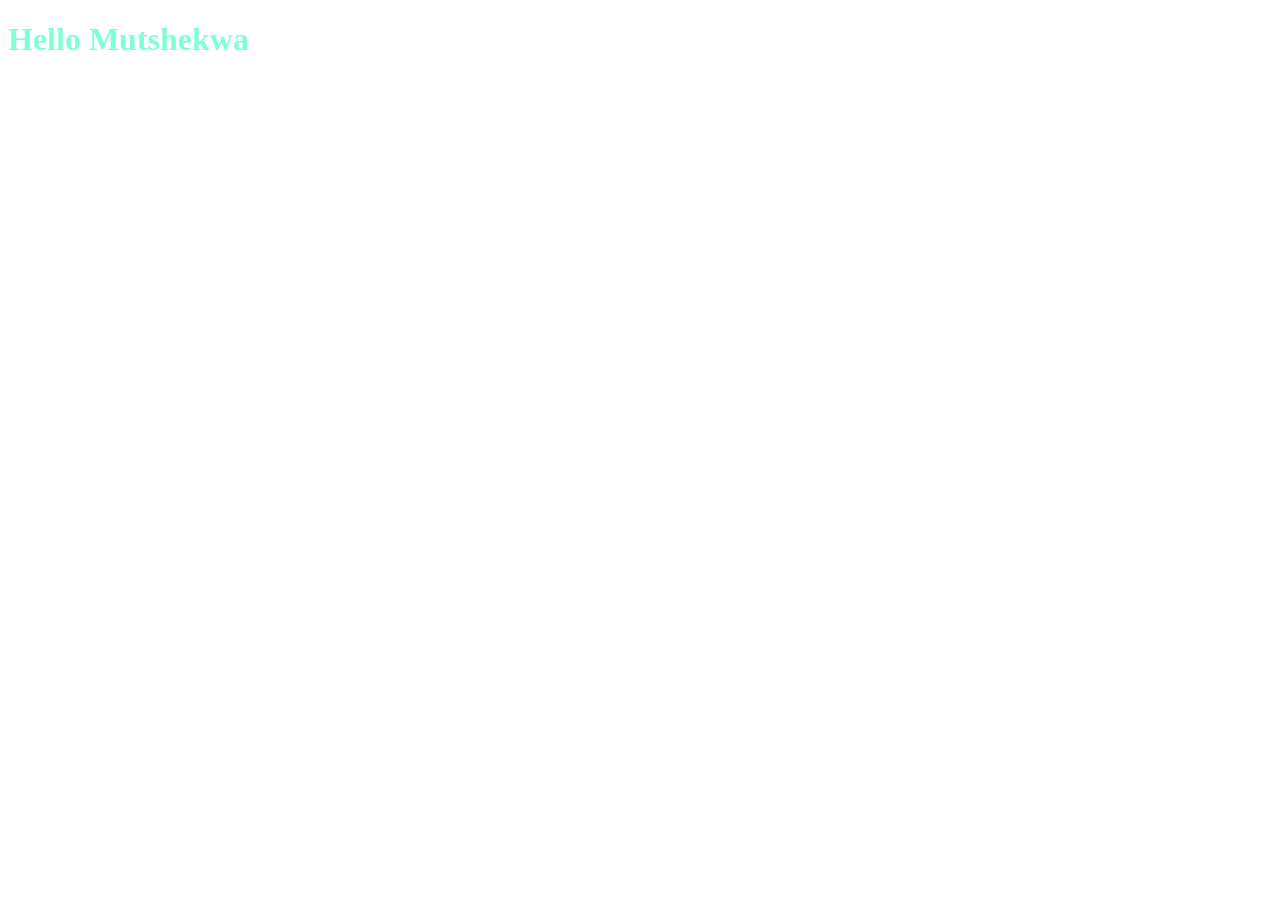
==== index.html @ 1e7e5f7d "created html index" ====
<!DOCTYPE html>
<html lang="en">
<head>
    <meta charset="UTF-8">
    <meta name="viewport" content="width=device-width, initial-scale=1.0">
    <title>Document</title>
</head>
<style>
    body{
        color: aquamarine;
    }
</style>
<body>
    <h1>Hello Mutshekwa</h1>
</body>
</html>
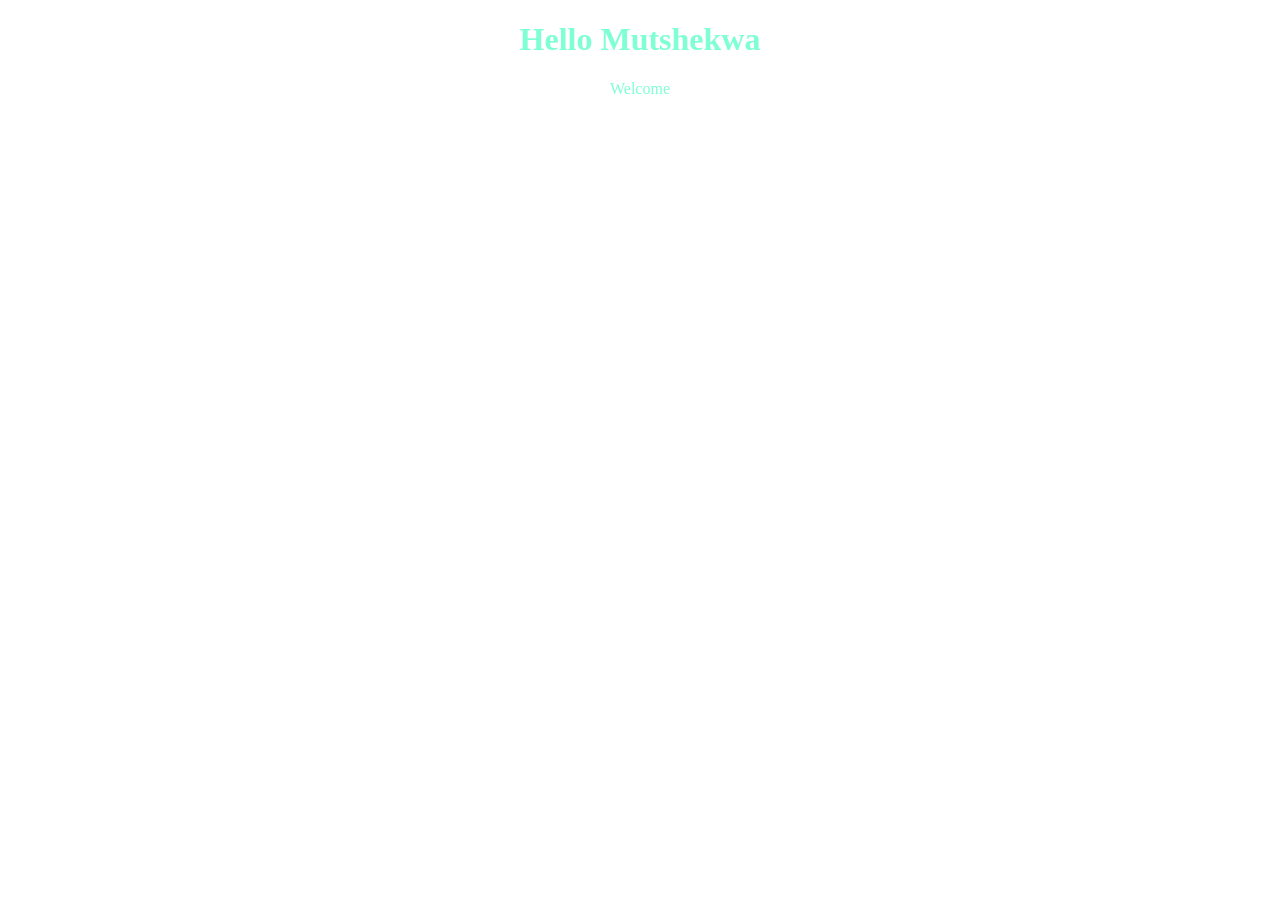
==== commit 67ed410f: "change" ====
--- a/index.html
+++ b/index.html
@@ -8,9 +8,11 @@
 <style>
     body{
         color: aquamarine;
+        text-align: center;
     }
 </style>
 <body>
     <h1>Hello Mutshekwa</h1>
+    <p>Welcome</p>
 </body>
 </html>
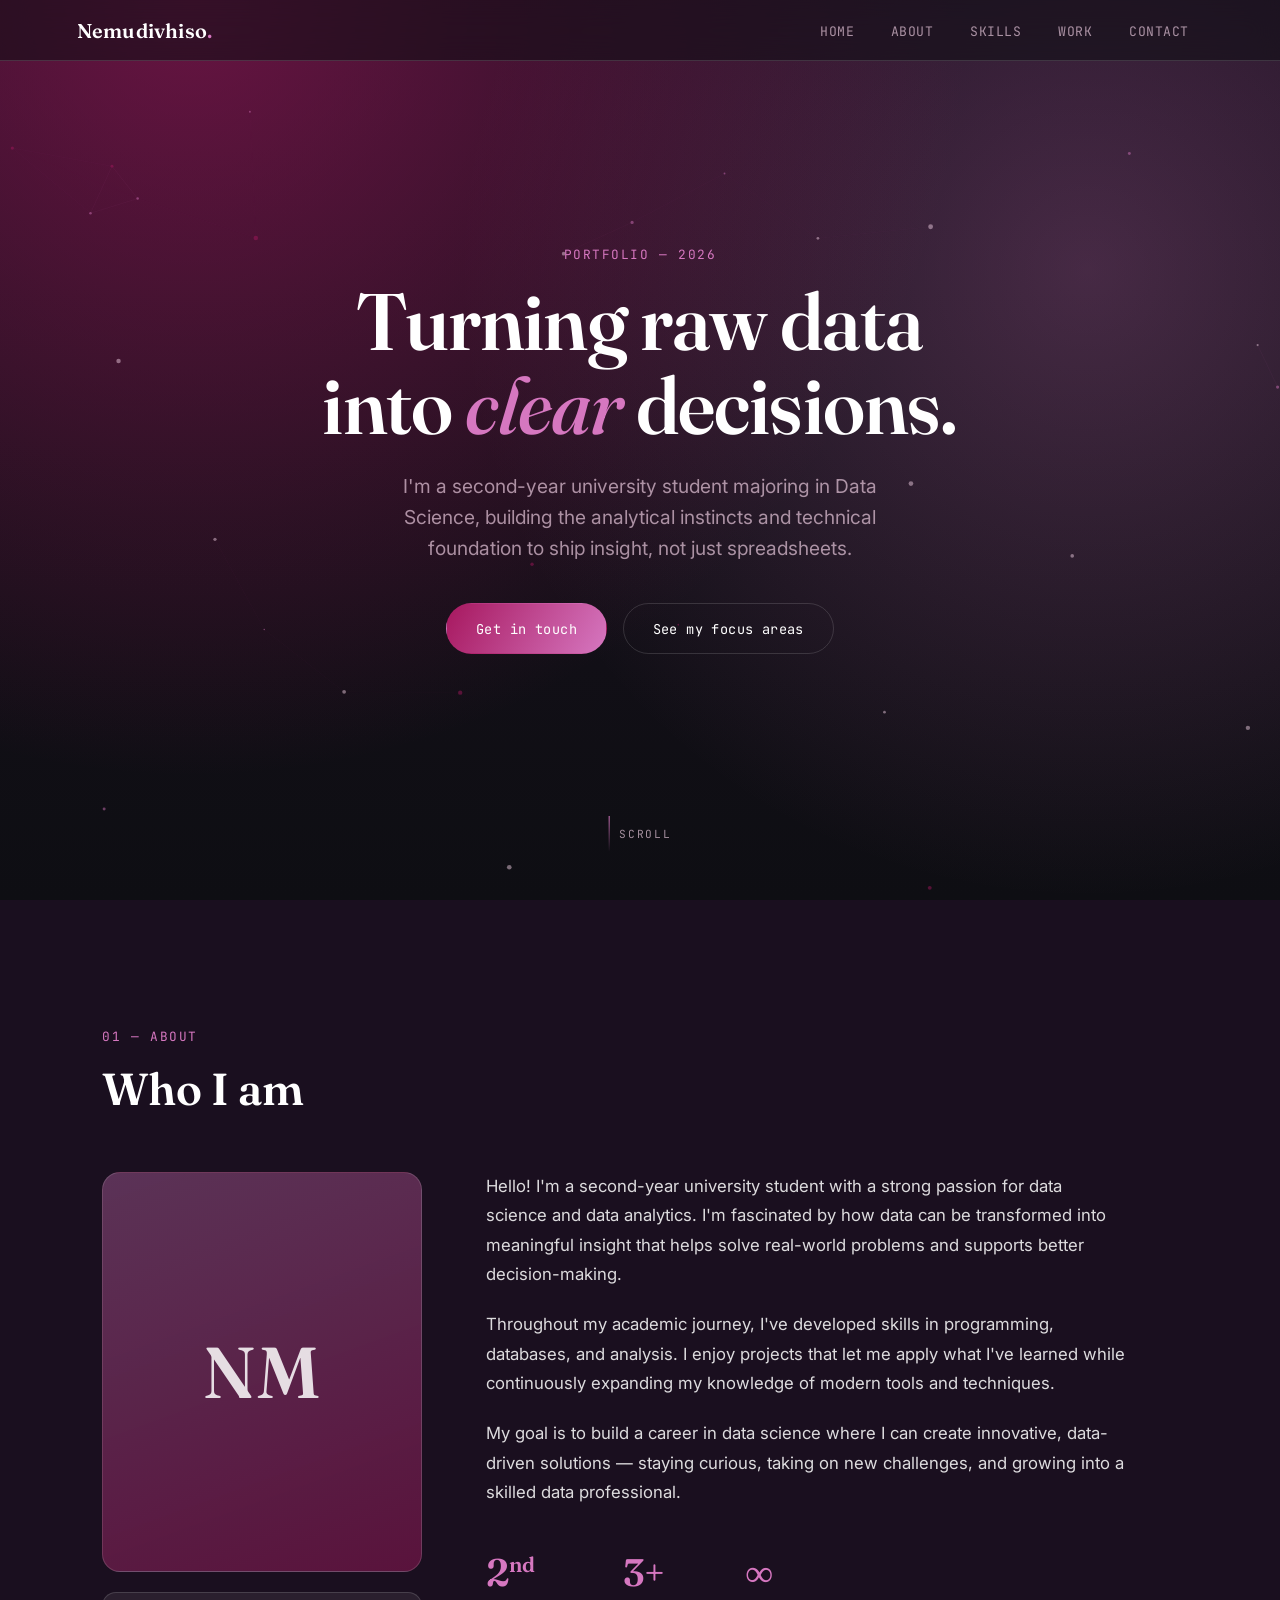
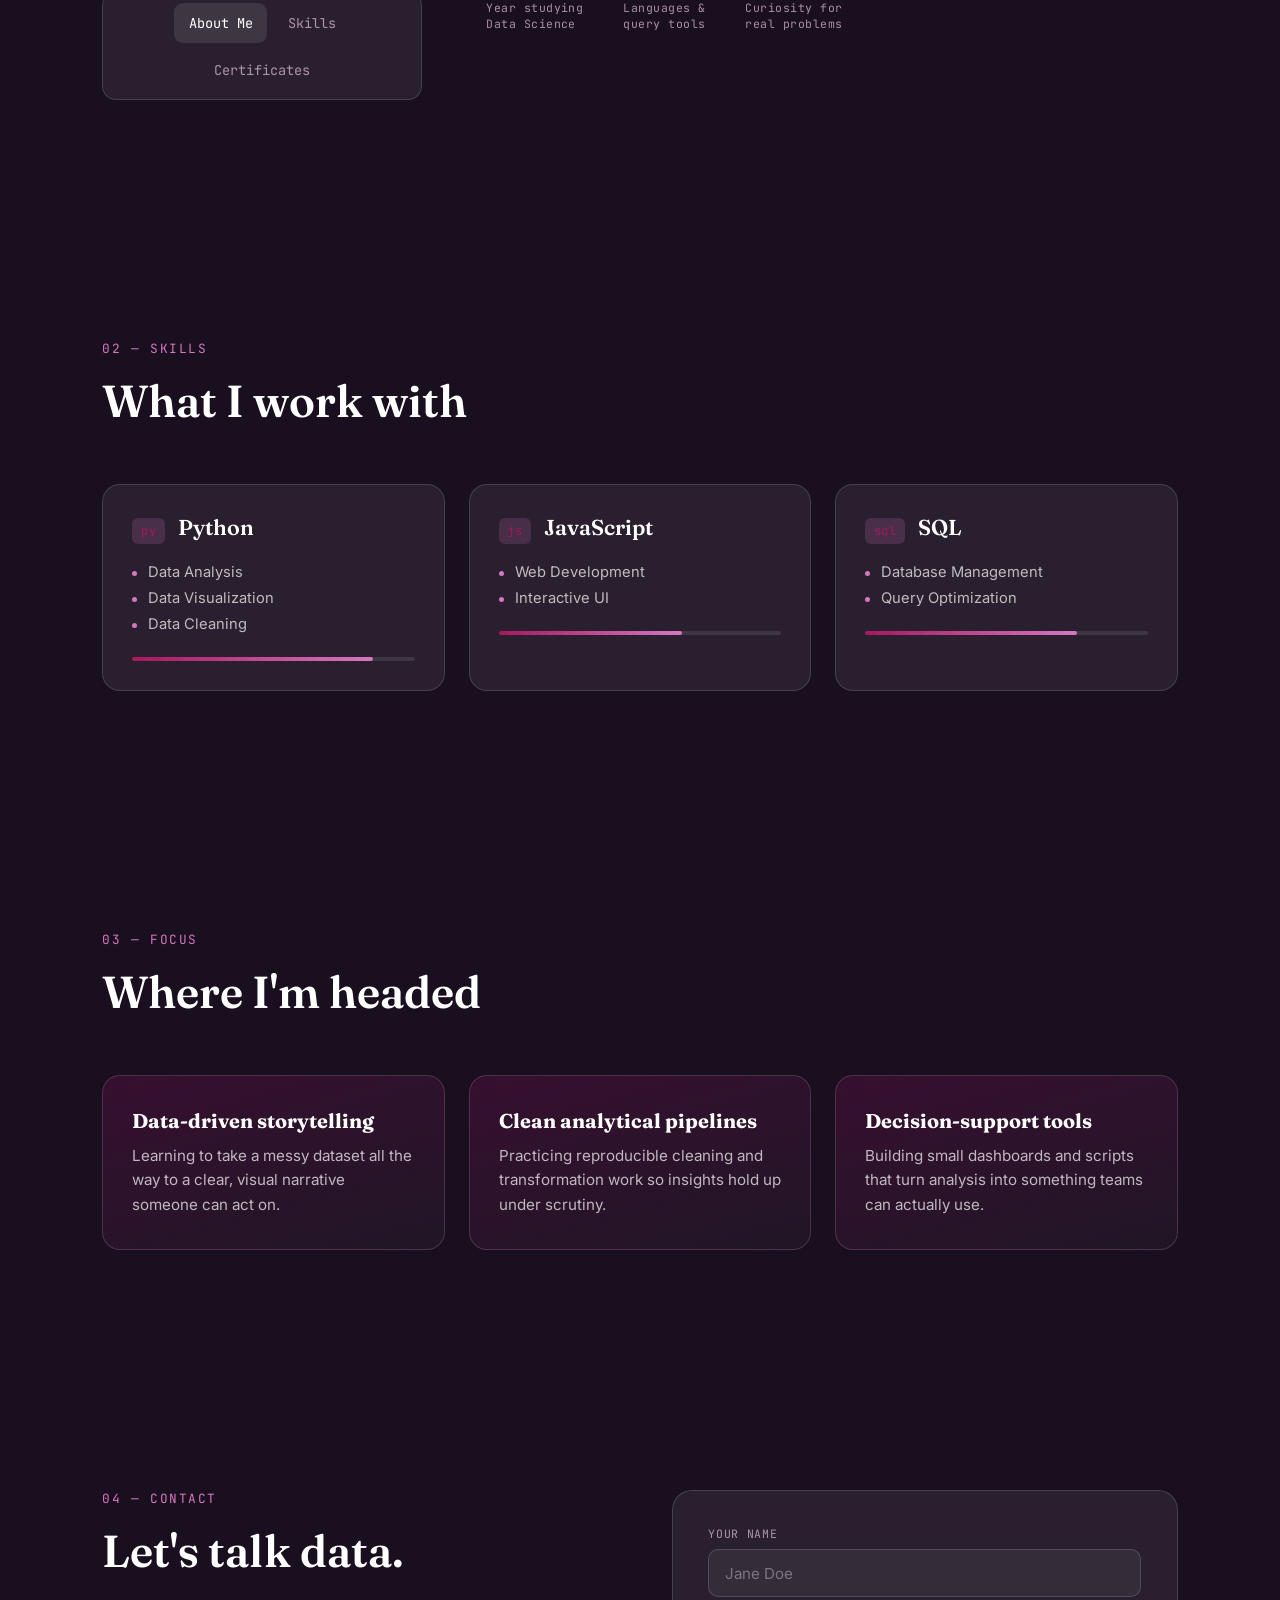
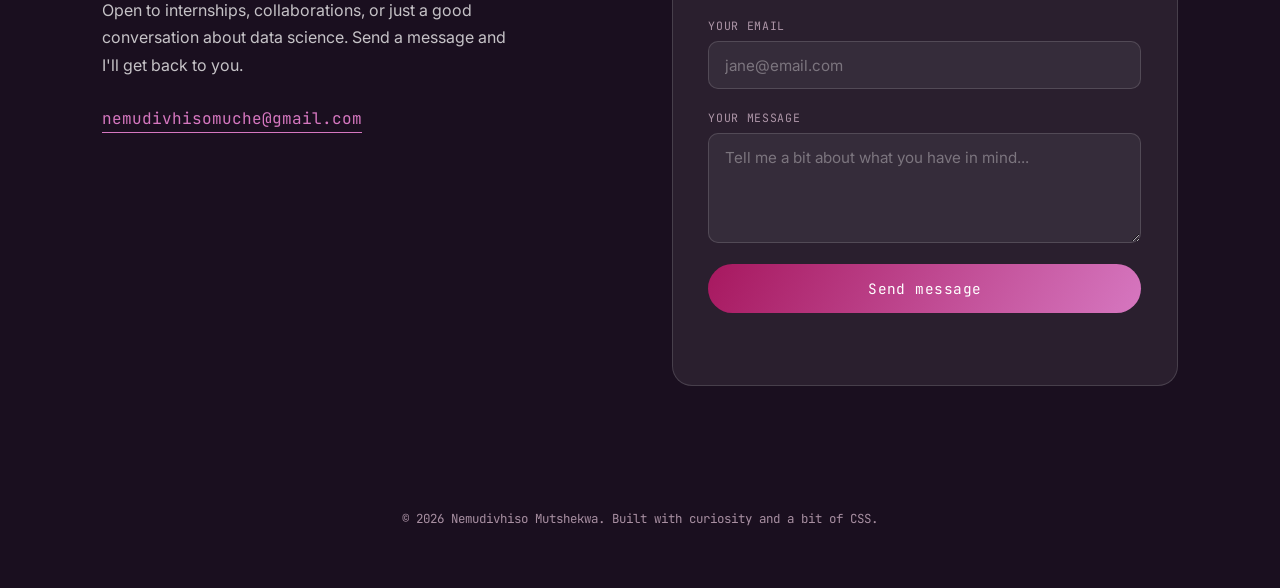
==== commit b09d94c2: "css fix" ====
--- a/index.html
+++ b/index.html
@@ -1,18 +1,223 @@
 <!DOCTYPE html>
 <html lang="en">
 <head>
-    <meta charset="UTF-8">
-    <meta name="viewport" content="width=device-width, initial-scale=1.0">
-    <title>Document</title>
+<meta charset="UTF-8">
+<meta name="viewport" content="width=device-width, initial-scale=1.0">
+<title>Nemudivhiso Mutshekwa — Data Science Portfolio</title>
+<link rel="preconnect" href="https://fonts.googleapis.com">
+<link rel="preconnect" href="https://fonts.gstatic.com" crossorigin>
+<link href="https://fonts.googleapis.com/css2?family=Fraunces:ital,opsz,wght@0,9..144,300;0,9..144,500;0,9..144,600;0,9..144,700;1,9..144,500&family=Inter:wght@400;500;600&family=JetBrains+Mono:wght@400;500&display=swap" rel="stylesheet">
+<link rel="stylesheet" href="index.css">
 </head>
-<style>
-    body{
-        color: aquamarine;
-        text-align: center;
-    }
-</style>
 <body>
-    <h1>Hello Mutshekwa</h1>
-    <p>Welcome</p>
+
+<canvas id="plot"></canvas>
+
+<header class="site-header">
+  <nav class="site-nav" aria-label="Main navigation">
+    <a href="#top" class="brand">Nemudivhiso<span>.</span></a>
+    <button class="nav-toggle" id="navToggle" aria-label="Toggle navigation" aria-expanded="false">
+      <span></span><span></span><span></span>
+    </button>
+    <ul class="nav-list" id="navList">
+      <li><a href="#top">Home</a></li>
+      <li><a href="#about">About</a></li>
+      <li><a href="#skills">Skills</a></li>
+      <li><a href="#work">Work</a></li>
+      <li><a href="#contact">Contact</a></li>
+    </ul>
+  </nav>
+</header>
+
+<main id="top">
+
+  <!-- HERO -->
+  <section id="intro">
+    <div class="intro-inner">
+      <p class="eyebrow">Portfolio &mdash; 2026</p>
+      <h1 class="hero-title">
+        Turning raw data<br>
+        into <em>clear</em> decisions.
+      </h1>
+      <p class="hero-sub">
+        I'm a second-year university student majoring in Data Science, building
+        the analytical instincts and technical foundation to ship insight, not just spreadsheets.
+      </p>
+      <div class="hero-actions">
+        <a href="#contact" class="btn btn-solid">Get in touch</a>
+        <a href="#work" class="btn btn-ghost">See my focus areas</a>
+      </div>
+    </div>
+    <div class="scroll-cue" aria-hidden="true">
+      <span></span>
+      <p>scroll</p>
+    </div>
+  </section>
+
+  <!-- ABOUT -->
+  <section id="about">
+    <div class="section-head">
+      <p class="eyebrow">01 &mdash; About</p>
+      <h2>Who I am</h2>
+    </div>
+    <div class="about-grid">
+      <div class="portrait-card">
+        <div class="portrait-frame" id="portraitFrame">
+          <span class="initials">NM</span>
+        </div>
+        <ul class="quick-list">
+          <li><a href="#about" class="active">About Me</a></li>
+          <li><a href="#skills">Skills</a></li>
+          <li><a href="#work">Certificates</a></li>
+        </ul>
+      </div>
+
+      <div class="about-copy">
+        <p>
+          Hello! I'm a second-year university student with a strong passion for
+          data science and data analytics. I'm fascinated by how data can be transformed
+          into meaningful insight that helps solve real-world problems and supports
+          better decision-making.
+        </p>
+        <p>
+          Throughout my academic journey, I've developed skills in programming,
+          databases, and analysis. I enjoy projects that let me apply what I've learned
+          while continuously expanding my knowledge of modern tools and techniques.
+        </p>
+        <p>
+          My goal is to build a career in data science where I can create
+          innovative, data-driven solutions &mdash; staying curious, taking on new
+          challenges, and growing into a skilled data professional.
+        </p>
+
+        <div class="stat-row">
+          <div class="stat">
+            <span class="stat-num">2<sup>nd</sup></span>
+            <span class="stat-label">Year studying<br>Data Science</span>
+          </div>
+          <div class="stat">
+            <span class="stat-num">3+</span>
+            <span class="stat-label">Languages &amp;<br>query tools</span>
+          </div>
+          <div class="stat">
+            <span class="stat-num">∞</span>
+            <span class="stat-label">Curiosity for<br>real problems</span>
+          </div>
+        </div>
+      </div>
+    </div>
+  </section>
+
+  <!-- SKILLS -->
+  <section id="skills">
+    <div class="section-head">
+      <p class="eyebrow">02 &mdash; Skills</p>
+      <h2>What I work with</h2>
+    </div>
+
+    <div class="skills-grid">
+
+      <article class="skill-card">
+        <header>
+          <span class="skill-mono">py</span>
+          <h3>Python</h3>
+        </header>
+        <ul class="skill-tags">
+          <li>Data Analysis</li>
+          <li>Data Visualization</li>
+          <li>Data Cleaning</li>
+        </ul>
+        <div class="skill-bar"><span style="--level:85%"></span></div>
+      </article>
+
+      <article class="skill-card">
+        <header>
+          <span class="skill-mono">js</span>
+          <h3>JavaScript</h3>
+        </header>
+        <ul class="skill-tags">
+          <li>Web Development</li>
+          <li>Interactive UI</li>
+        </ul>
+        <div class="skill-bar"><span style="--level:65%"></span></div>
+      </article>
+
+      <article class="skill-card">
+        <header>
+          <span class="skill-mono">sql</span>
+          <h3>SQL</h3>
+        </header>
+        <ul class="skill-tags">
+          <li>Database Management</li>
+          <li>Query Optimization</li>
+        </ul>
+        <div class="skill-bar"><span style="--level:75%"></span></div>
+      </article>
+
+    </div>
+  </section>
+
+  <!-- WORK / FOCUS -->
+  <section id="work">
+    <div class="section-head">
+      <p class="eyebrow">03 &mdash; Focus</p>
+      <h2>Where I'm headed</h2>
+    </div>
+
+    <div class="work-grid">
+      <article class="work-card">
+        <h3>Data-driven storytelling</h3>
+        <p>Learning to take a messy dataset all the way to a clear, visual narrative someone can act on.</p>
+      </article>
+      <article class="work-card">
+        <h3>Clean analytical pipelines</h3>
+        <p>Practicing reproducible cleaning and transformation work so insights hold up under scrutiny.</p>
+      </article>
+      <article class="work-card">
+        <h3>Decision-support tools</h3>
+        <p>Building small dashboards and scripts that turn analysis into something teams can actually use.</p>
+      </article>
+    </div>
+  </section>
+
+  <!-- CONTACT -->
+  <section id="contact">
+    <div class="contact-grid">
+      <div class="contact-intro">
+        <p class="eyebrow">04 &mdash; Contact</p>
+        <h2>Let's talk data.</h2>
+        <p class="contact-text">
+          Open to internships, collaborations, or just a good conversation about
+          data science. Send a message and I'll get back to you.
+        </p>
+        <a class="contact-email" href="mailto:nemudivhisomuche@gmail.com">nemudivhisomuche@gmail.com</a>
+      </div>
+
+    <form id="mutshe" class="contact-form" autocomplete="off" action="https://formspree.io/f/mgobjobw" method="POST">
+        <label class="field">
+          <span>Your name</span>
+          <input type="text" id="name" name="name" placeholder="Jane Doe" required>
+        </label>
+        <label class="field">
+          <span>Your email</span>
+          <input type="email" id="surname" name="email" placeholder="jane@email.com" required>
+        </label>
+        <label class="field">
+          <span>Your message</span>
+          <textarea id="area" name="message" placeholder="Tell me a bit about what you have in mind..." required></textarea>
+        </label>
+        <button type="submit" id="text">Send message</button>
+        <p class="form-note" id="formNote" role="status"></p>
+      </form>
+    </div>
+  </section>
+
+  <footer class="site-footer">
+    <p>&copy; 2026 Nemudivhiso Mutshekwa. Built with curiosity and a bit of CSS.</p>
+  </footer>
+
+</main>
+
+<script src="index.js"></script>
 </body>
 </html>
--- a/index.css
+++ b/index.css
@@ -0,0 +1,651 @@
+/* ============================================
+   TOKENS
+   ============================================ */
+:root{
+  --ink:        #0e0e13;
+  --plum:       #1a0f1f;
+  --rose:       #a7185f;
+  --orchid:     #d677c0;
+  --pale:       #f5d4e8;
+  --white:      #ffffff;
+  --muted:      rgba(245, 212, 232, 0.65);
+  --glass:      rgba(255, 255, 255, 0.07);
+  --glass-line: rgba(255, 255, 255, 0.14);
+
+  --display: 'Fraunces', Georgia, serif;
+  --body:    'Inter', -apple-system, BlinkMacSystemFont, 'Segoe UI', sans-serif;
+  --mono:    'JetBrains Mono', 'SFMono-Regular', Menlo, monospace;
+
+  --section-pad: 8rem 8% 7rem;
+}
+
+*{ box-sizing: border-box; }
+html{ scroll-behavior: smooth; }
+
+body{
+  margin: 0;
+  background: var(--plum);
+  color: var(--white);
+  font-family: var(--body);
+  -webkit-font-smoothing: antialiased;
+  overflow-x: hidden;
+}
+
+a{ color: inherit; text-decoration: none; }
+ul{ margin: 0; padding: 0; }
+li{ list-style: none; }
+sup{ font-size: 0.55em; top: -0.6em; }
+
+::selection{ background: var(--rose); color: var(--white); }
+
+/* Focus visibility */
+a:focus-visible, button:focus-visible, input:focus-visible, textarea:focus-visible{
+  outline: 2px solid var(--orchid);
+  outline-offset: 3px;
+}
+
+/* ============================================
+   AMBIENT CANVAS (signature element)
+   ============================================ */
+#plot{
+  position: fixed;
+  inset: 0;
+  width: 100%;
+  height: 100%;
+  z-index: 0;
+  opacity: 0.55;
+  pointer-events: none;
+}
+
+@media (prefers-reduced-motion: reduce){
+  #plot{ display: none; }
+}
+
+main{ position: relative; z-index: 1; }
+
+/* background wash beneath the whole page */
+body::before{
+  content: "";
+  position: fixed;
+  inset: 0;
+  z-index: 0;
+  background:
+    radial-gradient(circle at 15% 0%, rgba(167, 24, 95, 0.55), transparent 55%),
+    radial-gradient(circle at 85% 30%, rgba(214, 119, 192, 0.25), transparent 50%),
+    linear-gradient(to bottom, #1a0f1f 0%, #15101a 40%, #0e0e13 100%);
+}
+
+/* ============================================
+   HEADER / NAV
+   ============================================ */
+.site-header{
+  position: fixed;
+  top: 0; left: 0;
+  width: 100%;
+  z-index: 50;
+  background: rgba(14, 14, 19, 0.55);
+  backdrop-filter: blur(14px);
+  border-bottom: 1px solid var(--glass-line);
+}
+
+.site-nav{
+  max-width: 1280px;
+  margin: 0 auto;
+  display: flex;
+  align-items: center;
+  justify-content: space-between;
+  padding: 1.1rem 6%;
+}
+
+.brand{
+  font-family: var(--display);
+  font-size: 1.25rem;
+  font-weight: 600;
+  letter-spacing: 0.01em;
+}
+.brand span{ color: var(--orchid); }
+
+.nav-list{
+  display: flex;
+  gap: 0.5rem;
+}
+
+.nav-list a{
+  font-family: var(--mono);
+  font-size: 0.82rem;
+  letter-spacing: 0.04em;
+  text-transform: uppercase;
+  padding: 0.5rem 0.9rem;
+  border-radius: 999px;
+  color: var(--muted);
+  transition: color 0.2s ease, background 0.2s ease;
+}
+.nav-list a:hover,
+.nav-list a.active{
+  color: var(--white);
+  background: var(--glass);
+}
+
+.nav-toggle{
+  display: none;
+  flex-direction: column;
+  gap: 5px;
+  background: none;
+  border: none;
+  cursor: pointer;
+  padding: 6px;
+}
+.nav-toggle span{
+  width: 22px; height: 2px;
+  background: var(--white);
+  border-radius: 2px;
+}
+
+/* ============================================
+   SHARED SECTION RHYTHM
+   ============================================ */
+section{
+  padding: var(--section-pad);
+  position: relative;
+}
+
+.eyebrow{
+  font-family: var(--mono);
+  font-size: 0.8rem;
+  letter-spacing: 0.12em;
+  text-transform: uppercase;
+  color: var(--orchid);
+  margin: 0 0 1rem;
+}
+
+.section-head{
+  max-width: 720px;
+  margin-bottom: 3.5rem;
+}
+.section-head h2{
+  font-family: var(--display);
+  font-size: clamp(2rem, 4vw, 2.8rem);
+  font-weight: 600;
+  margin: 0;
+}
+
+/* ============================================
+   HERO
+   ============================================ */
+#intro{
+  min-height: 100vh;
+  display: flex;
+  flex-direction: column;
+  justify-content: center;
+  align-items: center;
+  padding: 0 8%;
+}
+
+.intro-inner{
+  max-width: 820px;
+  width: 100%;
+  text-align: center;
+}
+
+.hero-title{
+  font-family: var(--display);
+  font-weight: 600;
+  font-size: clamp(2.6rem, 7vw, 5rem);
+  line-height: 1.05;
+  margin: 0 0 1.5rem;
+  letter-spacing: -0.01em;
+}
+.hero-title em{
+  font-style: italic;
+  font-weight: 500;
+  color: var(--orchid);
+}
+
+.hero-sub{
+  font-size: clamp(1rem, 1.6vw, 1.2rem);
+  color: var(--muted);
+  max-width: 540px;
+  line-height: 1.6;
+  margin: 0 auto 2.5rem;
+}
+
+.hero-actions{
+  display: flex;
+  justify-content: center;
+  gap: 1rem;
+  flex-wrap: wrap;
+  margin: 0 auto;
+}
+
+.btn{
+  font-family: var(--mono);
+  font-size: 0.85rem;
+  letter-spacing: 0.03em;
+  padding: 0.95rem 1.8rem;
+  border-radius: 999px;
+  transition: transform 0.2s ease, background 0.2s ease, color 0.2s ease, border-color 0.2s ease;
+  display: inline-block;
+}
+.btn-solid{
+  background: linear-gradient(120deg, var(--rose), var(--orchid));
+  color: var(--white);
+  border: 1px solid transparent;
+}
+.btn-solid:hover{ transform: translateY(-2px); }
+
+.btn-ghost{
+  border: 1px solid var(--glass-line);
+  color: var(--white);
+}
+.btn-ghost:hover{
+  border-color: var(--orchid);
+  color: var(--orchid);
+  transform: translateY(-2px);
+}
+
+.scroll-cue{
+  position: absolute;
+  bottom: 3rem;
+  left: 50%;
+  transform: translateX(-50%);
+  display: flex;
+  align-items: center;
+  gap: 0.6rem;
+}
+.scroll-cue span{
+  width: 1px; height: 36px;
+  background: linear-gradient(to bottom, var(--orchid), transparent);
+  animation: scrollPulse 1.8s ease-in-out infinite;
+}
+.scroll-cue p{
+  font-family: var(--mono);
+  font-size: 0.7rem;
+  letter-spacing: 0.15em;
+  text-transform: uppercase;
+  color: var(--muted);
+  margin: 0;
+}
+@keyframes scrollPulse{
+  0%, 100%{ opacity: 0.3; }
+  50%{ opacity: 1; }
+}
+@media (prefers-reduced-motion: reduce){
+  .scroll-cue span{ animation: none; }
+}
+
+/* ============================================
+   ABOUT
+   ============================================ */
+.about-grid{
+  display: flex;
+  flex-direction: row;
+  align-items: flex-start;
+  gap: 4rem;
+}
+
+.portrait-card{
+  display: flex;
+  flex-direction: column;
+  gap: 1rem;
+  flex: 0 0 min(320px, 100%);
+}
+
+.about-copy{
+  flex: 1;
+}
+
+.portrait-frame{
+  width: 100%;
+  aspect-ratio: 4 / 5;
+  border-radius: 18px;
+  background: linear-gradient(160deg, rgba(214,119,192,0.35), rgba(167,24,95,0.45));
+  border: 1px solid var(--glass-line);
+  display: flex;
+  align-items: center;
+  justify-content: center;
+  transition: box-shadow 0.3s ease, transform 0.3s ease;
+}
+.portrait-frame:hover{
+  box-shadow: 0 20px 50px rgba(167, 24, 95, 0.4);
+  transform: translateY(-4px);
+}
+.initials{
+  font-family: var(--display);
+  font-size: 4.5rem;
+  font-weight: 600;
+  color: rgba(255,255,255,0.85);
+  letter-spacing: 0.02em;
+}
+
+
+.quick-list{
+  display: flex;
+  flex-direction:row;
+  flex-wrap: wrap;
+  justify-content: center;
+  gap: 0.4rem;
+  margin-top: 0.25rem;
+  background: var(--glass);
+  border: 1px solid var(--glass-line);
+  border-radius: 14px;
+  padding: 0.6rem;
+  width: 100%;
+}
+.quick-list a{
+  display: inline-flex;
+  align-items: center;
+  font-family: var(--mono);
+  font-size: 0.85rem;
+  padding: 0.7rem 0.9rem;
+  border-radius: 9px;
+  color: var(--muted);
+  transition: background 0.2s ease, color 0.2s ease, border-color 0.2s ease;
+}
+.quick-list a:hover,
+.quick-list a.active{
+  background: rgba(255,255,255,0.1);
+  border-color: rgba(255,255,255,0.2);
+  color: var(--white);
+}
+
+.about-copy p{
+  font-size: 1.05rem;
+  line-height: 1.75;
+  color: rgba(255,255,255,0.85);
+  max-width: 640px;
+  margin: 0 0 1.3rem;
+}
+
+.stat-row{
+  display: flex;
+  gap: 2.5rem;
+  margin-top: 2.5rem;
+  flex-wrap: wrap;
+}
+.stat{
+  display: flex;
+  flex-direction: column;
+  gap: 0.3rem;
+}
+.stat-num{
+  font-family: var(--display);
+  font-size: 2.4rem;
+  font-weight: 600;
+  color: var(--orchid);
+}
+.stat-label{
+  font-family: var(--mono);
+  font-size: 0.72rem;
+  letter-spacing: 0.04em;
+  color: var(--muted);
+  line-height: 1.4;
+}
+
+/* ============================================
+   SKILLS
+   ============================================ */
+.skills-grid{
+  display: grid;
+  grid-template-columns: repeat(auto-fit, minmax(240px, 1fr));
+  gap: 1.5rem;
+}
+
+.skill-card{
+  background: var(--glass);
+  border: 1px solid var(--glass-line);
+  border-radius: 18px;
+  padding: 1.8rem;
+  transition: transform 0.25s ease, border-color 0.25s ease;
+}
+.skill-card:hover{
+  transform: translateY(-5px);
+  border-color: rgba(214, 119, 192, 0.5);
+}
+
+.skill-card header{
+  display: flex;
+  align-items: baseline;
+  gap: 0.8rem;
+  margin-bottom: 1.2rem;
+}
+.skill-mono{
+  font-family: var(--mono);
+  font-size: 0.75rem;
+  color: var(--rose);
+  background: rgba(214, 119, 192, 0.18);
+  padding: 0.3rem 0.55rem;
+  border-radius: 6px;
+  letter-spacing: 0.05em;
+}
+.skill-card h3{
+  font-family: var(--display);
+  font-size: 1.35rem;
+  font-weight: 600;
+  margin: 0;
+}
+
+.skill-tags{
+  display: flex;
+  flex-direction: column;
+  gap: 0.5rem;
+  margin-bottom: 1.5rem;
+}
+.skill-tags li{
+  font-size: 0.92rem;
+  color: rgba(255,255,255,0.7);
+  position: relative;
+  padding-left: 1rem;
+}
+.skill-tags li::before{
+  content: "";
+  position: absolute;
+  left: 0; top: 0.55em;
+  width: 5px; height: 5px;
+  border-radius: 50%;
+  background: var(--orchid);
+}
+
+.skill-bar{
+  height: 4px;
+  border-radius: 999px;
+  background: rgba(255,255,255,0.1);
+  overflow: hidden;
+}
+.skill-bar span{
+  display: block;
+  height: 100%;
+  width: var(--level, 50%);
+  border-radius: 999px;
+  background: linear-gradient(90deg, var(--rose), var(--orchid));
+}
+
+/* ============================================
+   WORK / FOCUS
+   ============================================ */
+.work-grid{
+  display: grid;
+  grid-template-columns: repeat(auto-fit, minmax(240px, 1fr));
+  gap: 1.5rem;
+}
+.work-card{
+  border: 1px solid var(--glass-line);
+  border-radius: 18px;
+  padding: 2rem 1.8rem;
+  background: linear-gradient(165deg, rgba(186, 18, 127, 0.18), rgba(255,255,255,0.03));
+  transition: transform 0.25s ease;
+}
+.work-card:hover{ transform: translateY(-5px); }
+.work-card h3{
+  font-family: var(--display);
+  font-size: 1.25rem;
+  margin: 0 0 0.7rem;
+}
+.work-card p{
+  font-size: 0.95rem;
+  color: rgba(255,255,255,0.7);
+  line-height: 1.6;
+  margin: 0;
+}
+
+/* ============================================
+   CONTACT
+   ============================================ */
+#contact{
+  padding-bottom: 5rem;
+}
+
+.contact-grid{
+  display: grid;
+  grid-template-columns: 1fr 1fr;
+  gap: 4rem;
+  align-items: start;
+}
+
+.contact-intro h2{
+  font-family: var(--display);
+  font-size: clamp(2rem, 4vw, 2.8rem);
+  font-weight: 600;
+  margin: 0 0 1.2rem;
+}
+.contact-text{
+  color: rgba(255,255,255,0.75);
+  line-height: 1.7;
+  max-width: 420px;
+  margin-bottom: 1.8rem;
+}
+.contact-email{
+  display: inline-block;
+  font-family: var(--mono);
+  font-size: 1rem;
+  color: var(--orchid);
+  border-bottom: 1px solid var(--orchid);
+  padding-bottom: 0.2rem;
+  transition: color 0.2s ease, border-color 0.2s ease;
+}
+.contact-email:hover{
+  color: var(--white);
+  border-color: var(--white);
+}
+
+.contact-form{
+  background: var(--glass);
+  border: 1px solid var(--glass-line);
+  border-radius: 20px;
+  padding: 2.2rem;
+  display: flex;
+  flex-direction: column;
+  gap: 1.3rem;
+}
+
+.field{
+  display: flex;
+  flex-direction: column;
+  gap: 0.5rem;
+}
+.field span{
+  font-family: var(--mono);
+  font-size: 0.72rem;
+  letter-spacing: 0.06em;
+  text-transform: uppercase;
+  color: var(--muted);
+}
+.field input,
+.field textarea{
+  font-family: var(--body);
+  font-size: 0.95rem;
+  background: rgba(255,255,255,0.06);
+  border: 1px solid var(--glass-line);
+  border-radius: 10px;
+  padding: 0.85rem 1rem;
+  color: var(--white);
+  resize: vertical;
+  min-height: 44px;
+  transition: border-color 0.2s ease, background 0.2s ease;
+}
+.field textarea{ min-height: 110px; }
+.field input::placeholder,
+.field textarea::placeholder{ color: rgba(255,255,255,0.35); }
+.field input:focus,
+.field textarea:focus{
+  border-color: var(--orchid);
+  background: rgba(255,255,255,0.09);
+  outline: none;
+}
+
+#text{
+  font-family: var(--mono);
+  font-size: 0.9rem;
+  letter-spacing: 0.03em;
+  background: linear-gradient(120deg, var(--rose), var(--orchid));
+  color: var(--white);
+  border: none;
+  border-radius: 999px;
+  padding: 0.95rem 1.8rem;
+  cursor: pointer;
+  transition: transform 0.2s ease, opacity 0.2s ease;
+}
+#text:hover{ transform: translateY(-2px); }
+
+.form-note{
+  font-family: var(--mono);
+  font-size: 0.8rem;
+  color: var(--orchid);
+  min-height: 1.2em;
+  margin: 0;
+}
+
+.form-note[data-state="sending"]{
+  color: var(--muted);
+}
+
+.form-note[data-state="success"]{
+  color: #8ff0b5;
+}
+
+.form-note[data-state="error"]{
+  color: #ff9aa8;
+}
+
+/* ============================================
+   FOOTER
+   ============================================ */
+.site-footer{
+  text-align: center;
+  padding: 2rem 8% 3rem;
+  font-family: var(--mono);
+  font-size: 0.78rem;
+  color: var(--muted);
+}
+
+/* ============================================
+   RESPONSIVE
+   ============================================ */
+@media (max-width: 900px){
+  :root{ --section-pad: 6rem 6% 5rem; }
+
+  .about-grid{ flex-direction: column; gap: 2.5rem; }
+  .portrait-frame{ max-width: 280px; }
+  .contact-grid{ grid-template-columns: 1fr; gap: 2.5rem; }
+}
+
+@media (max-width: 700px){
+  .nav-toggle{ display: flex; }
+  .nav-list{
+    position: absolute;
+    top: 100%;
+    left: 0;
+    right: 0;
+    flex-direction: column;
+    background: rgba(14, 14, 19, 0.97);
+    backdrop-filter: blur(14px);
+    border-bottom: 1px solid var(--glass-line);
+    padding: 1rem 6% 1.5rem;
+    gap: 0.3rem;
+    display: none;
+  }
+  .nav-list.open{ display: flex; }
+  .nav-list a{ display: block; padding: 0.8rem 1rem; }
+
+  .stat-row{ gap: 1.6rem; }
+  fieldset{ width: 100%; }
+}
